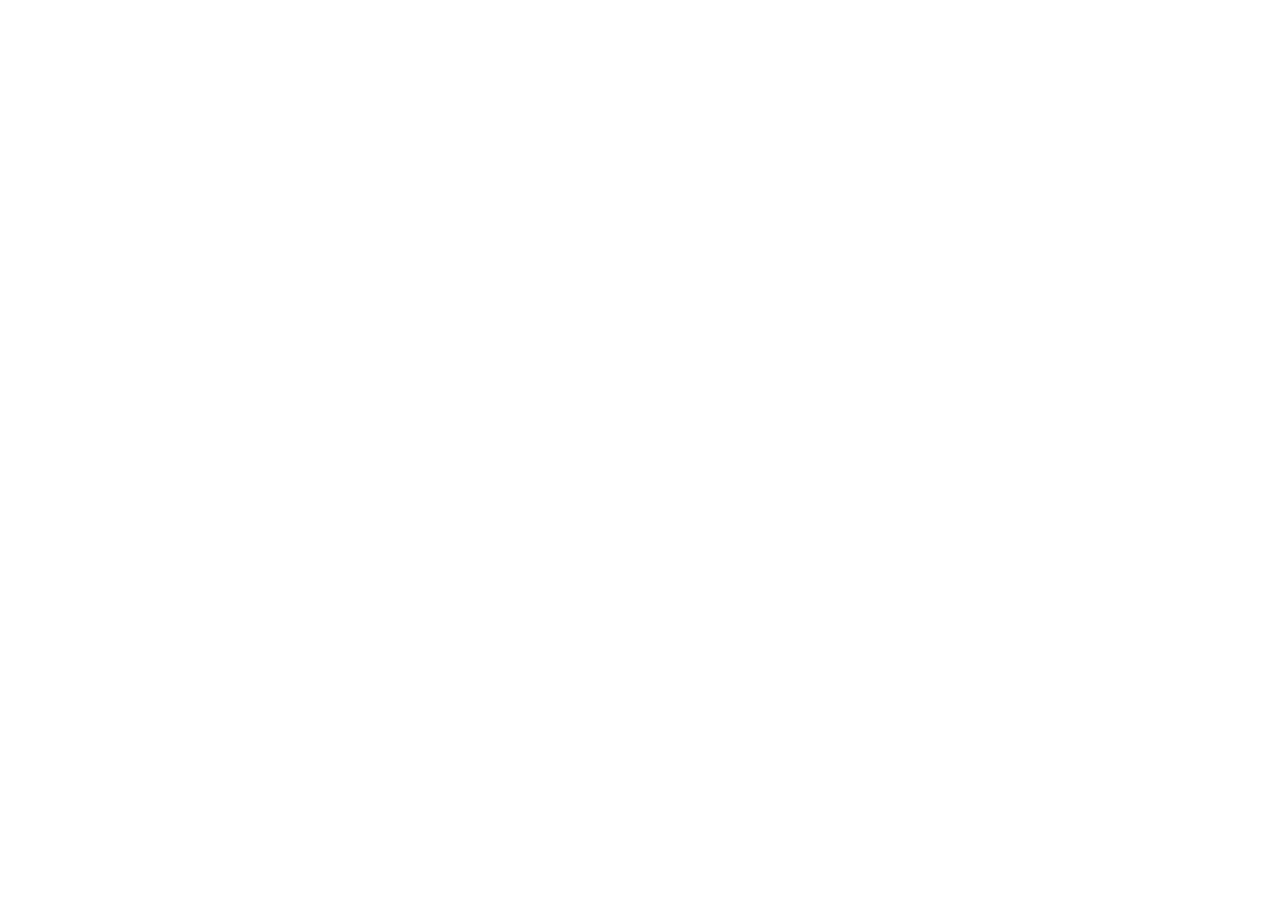
==== prototype/index.html @ 37746639 "Add Website Workspace reusable template block PoC" ====
<!doctype html>
<html lang="en">
<head>
  <meta charset="utf-8" />
  <meta name="viewport" content="width=device-width,initial-scale=1" />
  <title>ZEARO Website Workspace — Template PoC</title>
  <link rel="stylesheet" href="styles.css" />
</head>
<body>
  <main id="app"></main>
  <script src="site-config.js"></script>
  <script src="site-engine.js"></script>
</body>
</html>
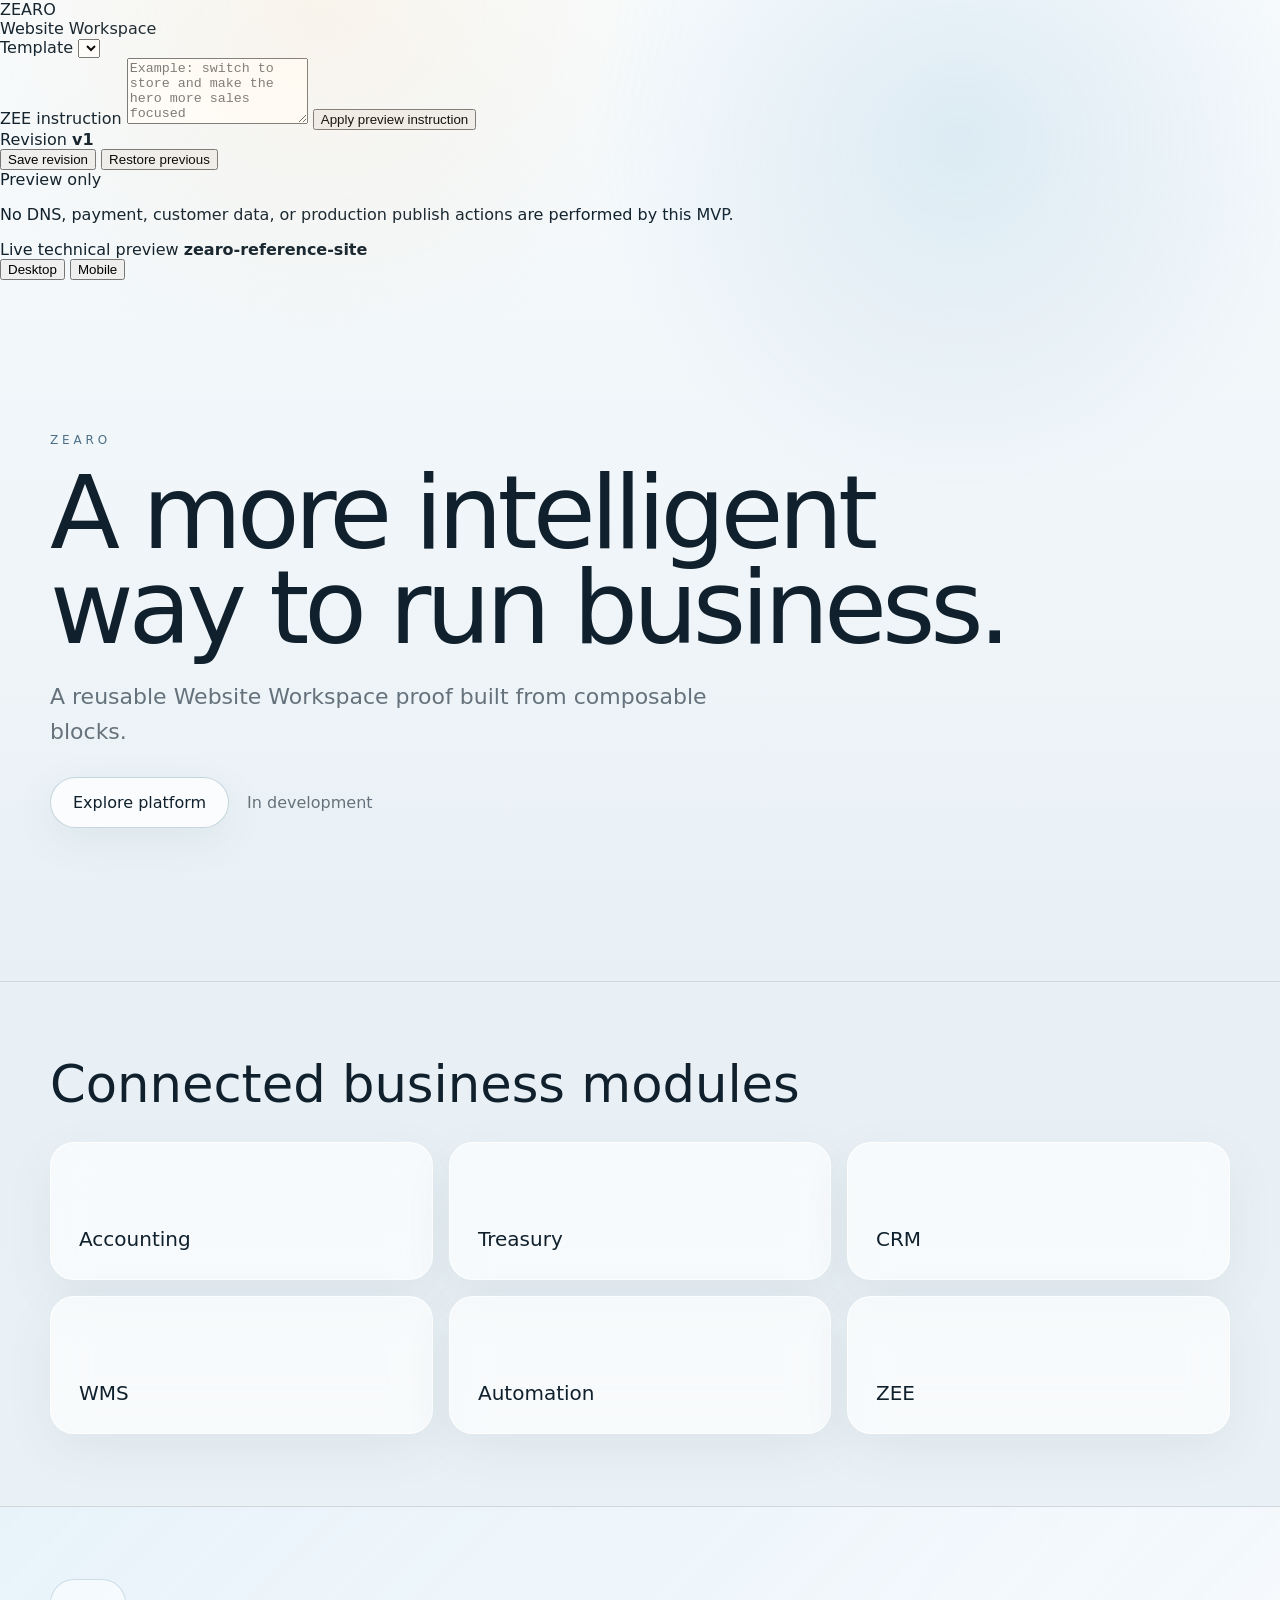
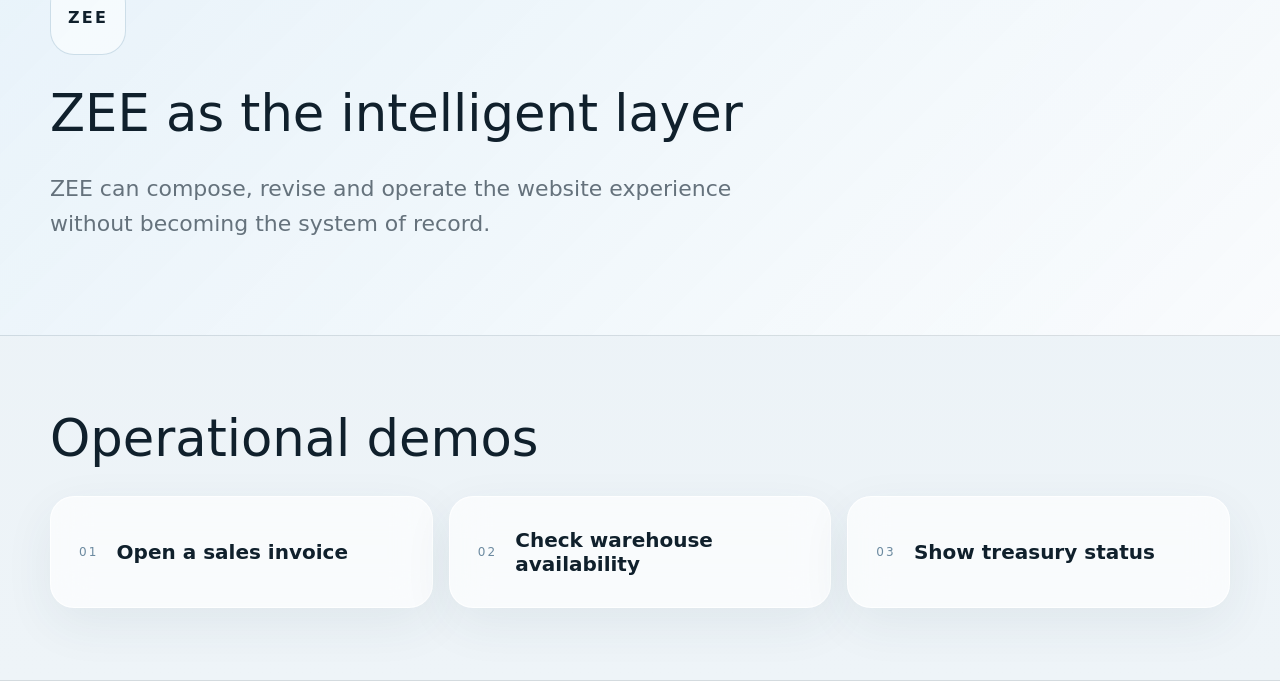
==== commit 204f6891: "Build Website Workspace Phase 1 MVP" ====
--- a/prototype/index.html
+++ b/prototype/index.html
@@ -3,11 +3,63 @@
 <head>
   <meta charset="utf-8" />
   <meta name="viewport" content="width=device-width,initial-scale=1" />
-  <title>ZEARO Website Workspace — Template PoC</title>
+  <meta name="theme-color" content="#edf4f8" />
+  <title>ZEARO Website Workspace — MVP</title>
   <link rel="stylesheet" href="styles.css" />
 </head>
 <body>
-  <main id="app"></main>
+  <div class="workspace">
+    <aside class="workspaceRail">
+      <div>
+        <div class="railBrand">ZEARO</div>
+        <div class="railLabel">Website Workspace</div>
+      </div>
+
+      <div class="railGroup">
+        <label for="templateSelect">Template</label>
+        <select id="templateSelect"></select>
+      </div>
+
+      <div class="railGroup">
+        <label for="zeeCommand">ZEE instruction</label>
+        <textarea id="zeeCommand" rows="4" placeholder="Example: switch to store and make the hero more sales focused"></textarea>
+        <button id="applyZee" class="railButton">Apply preview instruction</button>
+      </div>
+
+      <div class="railGroup">
+        <div class="railRow">
+          <span>Revision</span>
+          <strong id="revisionLabel">v1</strong>
+        </div>
+        <button id="saveRevision" class="railButton secondaryButton">Save revision</button>
+        <button id="restoreRevision" class="railButton secondaryButton">Restore previous</button>
+      </div>
+
+      <div class="railGroup">
+        <div class="statusPill"><span class="statusDot"></span><span id="workspaceStatus">Preview only</span></div>
+        <p class="railHint">No DNS, payment, customer data, or production publish actions are performed by this MVP.</p>
+      </div>
+    </aside>
+
+    <main class="previewShell">
+      <div class="previewTopbar">
+        <div>
+          <span class="previewLabel">Live technical preview</span>
+          <strong id="siteIdentity">zearo-reference-site</strong>
+        </div>
+        <div class="previewActions">
+          <button id="desktopMode" class="modeButton active">Desktop</button>
+          <button id="mobileMode" class="modeButton">Mobile</button>
+        </div>
+      </div>
+      <div class="canvasWrap">
+        <div id="previewFrame" class="previewFrame">
+          <div id="app"></div>
+        </div>
+      </div>
+    </main>
+  </div>
+
   <script src="site-config.js"></script>
   <script src="site-engine.js"></script>
 </body>
--- a/prototype/styles.css
+++ b/prototype/styles.css
@@ -0,0 +1,9 @@
+:root{--bg:#eef4f8;--ink:#10202c;--muted:#65727c;--line:rgba(16,32,44,.12);--glass:rgba(255,255,255,.65)}
+*{box-sizing:border-box}html,body{margin:0;min-height:100%;font-family:Inter,ui-sans-serif,system-ui,-apple-system,BlinkMacSystemFont,"Segoe UI",sans-serif;color:var(--ink);background:linear-gradient(180deg,#f8fbfd 0%,#e8f0f5 45%,#eef4f8 100%)}
+body:before{content:"";position:fixed;inset:0;pointer-events:none;background:radial-gradient(circle at 75% 15%,rgba(106,170,207,.18),transparent 30%),radial-gradient(circle at 25% 0%,rgba(255,214,150,.16),transparent 28%)}
+.block{position:relative;padding:72px 24px;border-bottom:1px solid var(--line)}.wrap{width:min(1180px,100%);margin:auto}
+.hero{min-height:78vh;display:grid;align-items:center}.eyebrow{font-size:12px;letter-spacing:.32em;text-transform:uppercase;color:#4c7087;margin-bottom:18px}h1{font-size:clamp(48px,8vw,108px);line-height:.93;max-width:1000px;margin:0 0 24px;font-weight:300;letter-spacing:-.05em}h2{font-size:clamp(28px,4vw,52px);font-weight:400;margin:0 0 28px}.lead{max-width:720px;font-size:clamp(16px,2vw,22px);line-height:1.6;color:var(--muted)}
+.actions{display:flex;align-items:center;gap:18px;margin-top:28px}.primary{border:1px solid rgba(32,87,119,.24);border-radius:999px;padding:15px 22px;background:rgba(255,255,255,.72);font:inherit;color:inherit;box-shadow:0 12px 40px rgba(44,83,108,.08)}.secondary{color:var(--muted)}
+.grid{display:grid;grid-template-columns:repeat(3,1fr);gap:16px}.card,.demo{background:var(--glass);backdrop-filter:blur(18px);border:1px solid rgba(255,255,255,.8);box-shadow:0 16px 50px rgba(42,66,83,.07);border-radius:24px;padding:28px;min-height:138px;display:flex;align-items:end;font-size:20px}.zee{background:linear-gradient(135deg,rgba(231,243,251,.8),rgba(255,255,255,.68))}.zeeMark{width:76px;height:76px;border-radius:24px;display:grid;place-items:center;border:1px solid rgba(73,130,162,.24);background:rgba(255,255,255,.55);margin-bottom:28px;font-weight:700;letter-spacing:.14em}
+.demos{display:grid;grid-template-columns:repeat(3,1fr);gap:16px}.demo{align-items:center;gap:18px;min-height:112px}.demoIndex{font-size:12px;color:#6c8aa0;letter-spacing:.18em}
+@media(max-width:800px){.grid,.demos{grid-template-columns:1fr}.hero{min-height:70vh}h1{font-size:clamp(46px,15vw,72px)}.block{padding:54px 18px}}
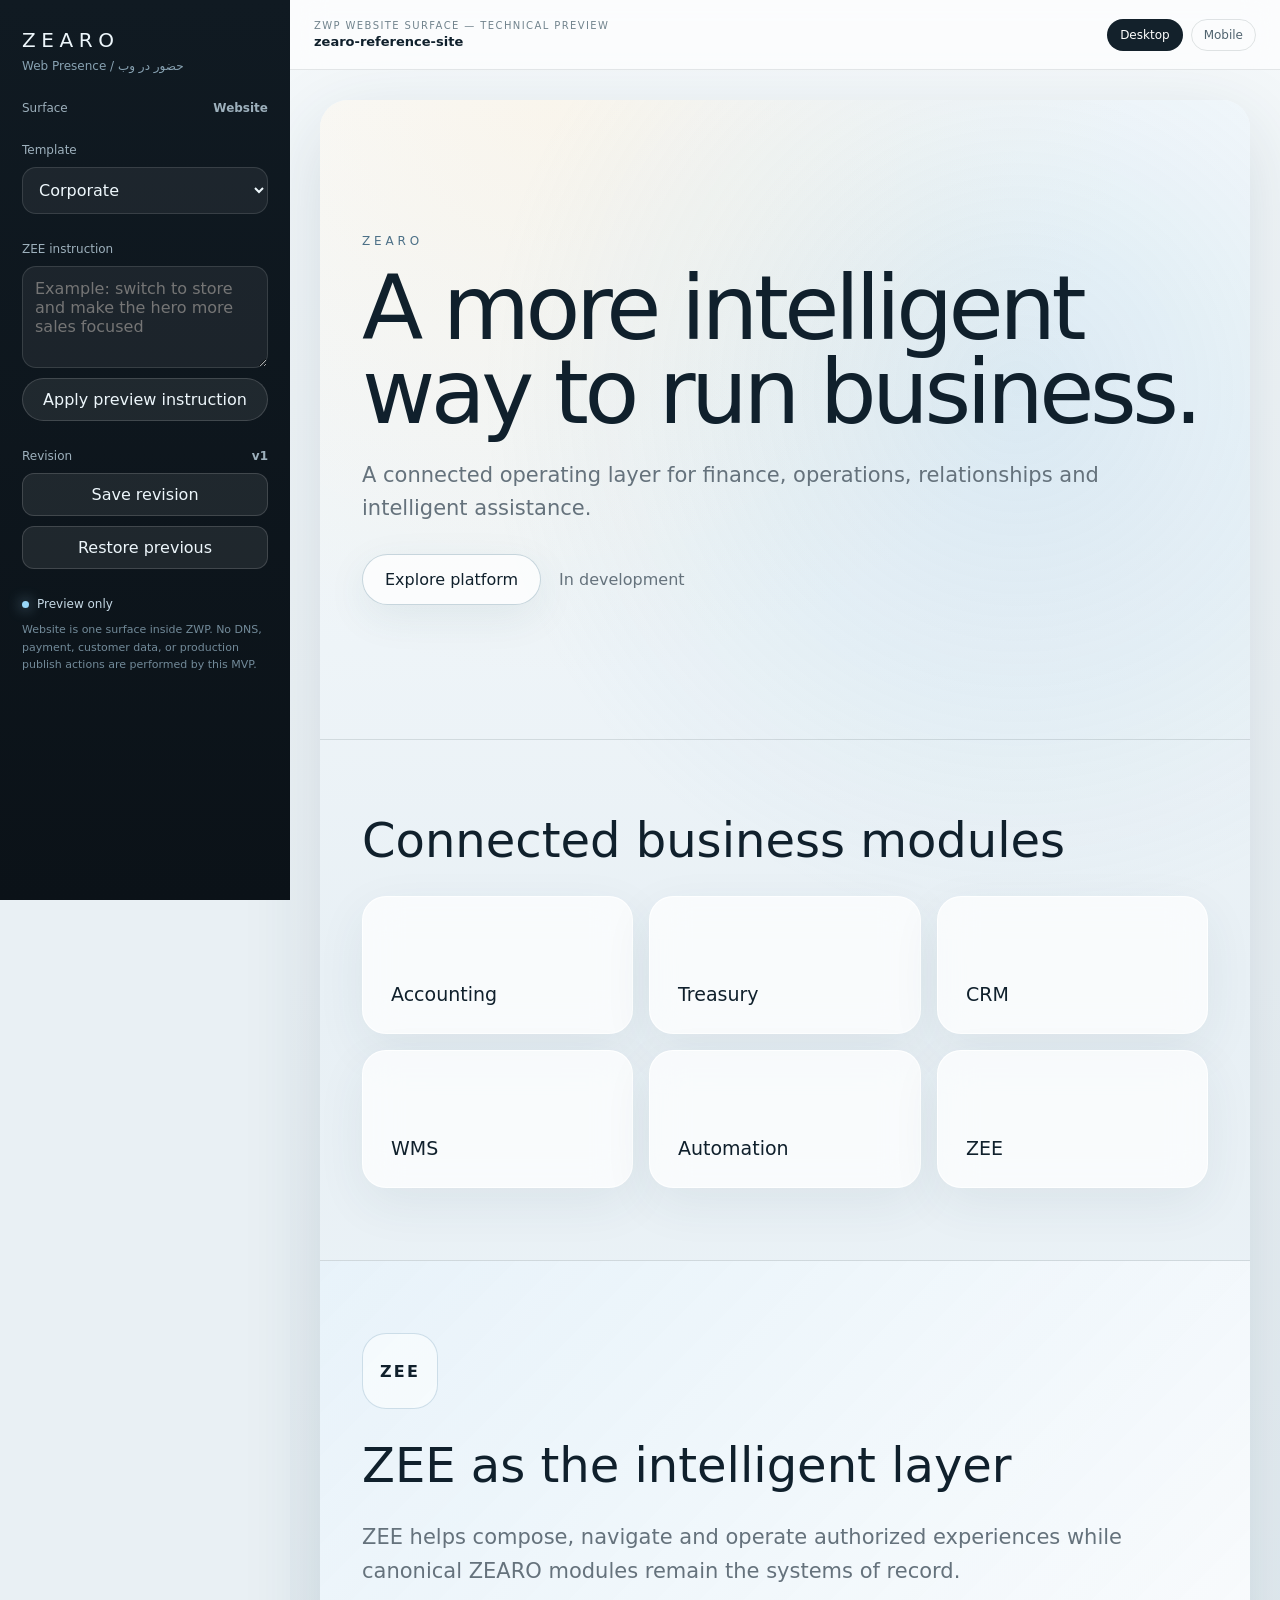
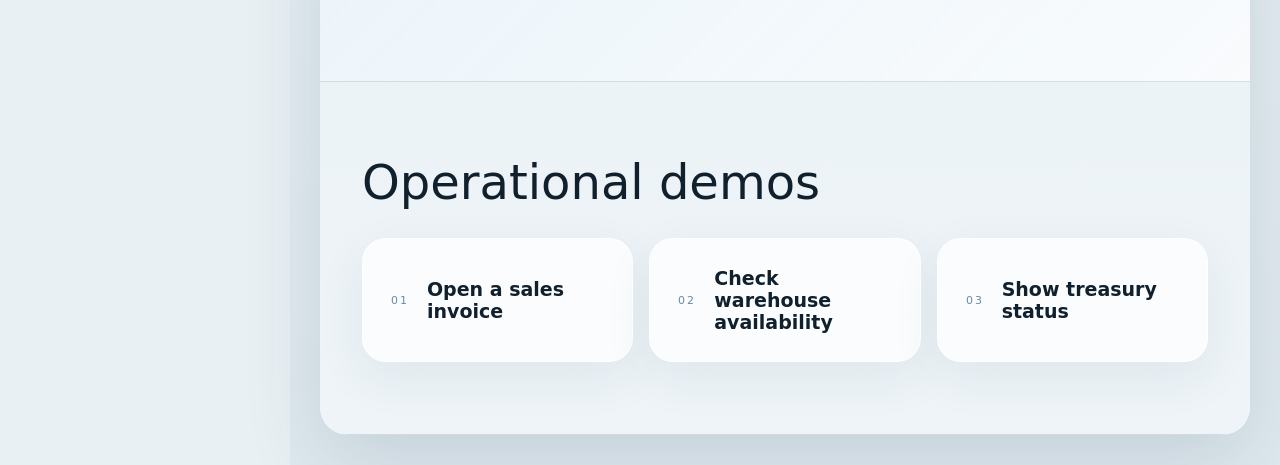
==== commit e5930781: "Align Website MVP under ZWP Web Presence boundary" ====
--- a/prototype/index.html
+++ b/prototype/index.html
@@ -4,7 +4,7 @@
   <meta charset="utf-8" />
   <meta name="viewport" content="width=device-width,initial-scale=1" />
   <meta name="theme-color" content="#edf4f8" />
-  <title>ZEARO Website Workspace — MVP</title>
+  <title>ZEARO Web Presence — Website Surface MVP</title>
   <link rel="stylesheet" href="styles.css" />
 </head>
 <body>
@@ -12,7 +12,11 @@
     <aside class="workspaceRail">
       <div>
         <div class="railBrand">ZEARO</div>
-        <div class="railLabel">Website Workspace</div>
+        <div class="railLabel">Web Presence / حضور در وب</div>
+      </div>
+
+      <div class="railGroup">
+        <div class="railRow"><span>Surface</span><strong>Website</strong></div>
       </div>
 
       <div class="railGroup">
@@ -37,14 +41,14 @@
 
       <div class="railGroup">
         <div class="statusPill"><span class="statusDot"></span><span id="workspaceStatus">Preview only</span></div>
-        <p class="railHint">No DNS, payment, customer data, or production publish actions are performed by this MVP.</p>
+        <p class="railHint">Website is one surface inside ZWP. No DNS, payment, customer data, or production publish actions are performed by this MVP.</p>
       </div>
     </aside>
 
     <main class="previewShell">
       <div class="previewTopbar">
         <div>
-          <span class="previewLabel">Live technical preview</span>
+          <span class="previewLabel">ZWP Website surface — technical preview</span>
           <strong id="siteIdentity">zearo-reference-site</strong>
         </div>
         <div class="previewActions">
--- a/prototype/styles.css
+++ b/prototype/styles.css
@@ -1,9 +1,10 @@
-:root{--bg:#eef4f8;--ink:#10202c;--muted:#65727c;--line:rgba(16,32,44,.12);--glass:rgba(255,255,255,.65)}
-*{box-sizing:border-box}html,body{margin:0;min-height:100%;font-family:Inter,ui-sans-serif,system-ui,-apple-system,BlinkMacSystemFont,"Segoe UI",sans-serif;color:var(--ink);background:linear-gradient(180deg,#f8fbfd 0%,#e8f0f5 45%,#eef4f8 100%)}
-body:before{content:"";position:fixed;inset:0;pointer-events:none;background:radial-gradient(circle at 75% 15%,rgba(106,170,207,.18),transparent 30%),radial-gradient(circle at 25% 0%,rgba(255,214,150,.16),transparent 28%)}
-.block{position:relative;padding:72px 24px;border-bottom:1px solid var(--line)}.wrap{width:min(1180px,100%);margin:auto}
-.hero{min-height:78vh;display:grid;align-items:center}.eyebrow{font-size:12px;letter-spacing:.32em;text-transform:uppercase;color:#4c7087;margin-bottom:18px}h1{font-size:clamp(48px,8vw,108px);line-height:.93;max-width:1000px;margin:0 0 24px;font-weight:300;letter-spacing:-.05em}h2{font-size:clamp(28px,4vw,52px);font-weight:400;margin:0 0 28px}.lead{max-width:720px;font-size:clamp(16px,2vw,22px);line-height:1.6;color:var(--muted)}
-.actions{display:flex;align-items:center;gap:18px;margin-top:28px}.primary{border:1px solid rgba(32,87,119,.24);border-radius:999px;padding:15px 22px;background:rgba(255,255,255,.72);font:inherit;color:inherit;box-shadow:0 12px 40px rgba(44,83,108,.08)}.secondary{color:var(--muted)}
-.grid{display:grid;grid-template-columns:repeat(3,1fr);gap:16px}.card,.demo{background:var(--glass);backdrop-filter:blur(18px);border:1px solid rgba(255,255,255,.8);box-shadow:0 16px 50px rgba(42,66,83,.07);border-radius:24px;padding:28px;min-height:138px;display:flex;align-items:end;font-size:20px}.zee{background:linear-gradient(135deg,rgba(231,243,251,.8),rgba(255,255,255,.68))}.zeeMark{width:76px;height:76px;border-radius:24px;display:grid;place-items:center;border:1px solid rgba(73,130,162,.24);background:rgba(255,255,255,.55);margin-bottom:28px;font-weight:700;letter-spacing:.14em}
-.demos{display:grid;grid-template-columns:repeat(3,1fr);gap:16px}.demo{align-items:center;gap:18px;min-height:112px}.demoIndex{font-size:12px;color:#6c8aa0;letter-spacing:.18em}
-@media(max-width:800px){.grid,.demos{grid-template-columns:1fr}.hero{min-height:70vh}h1{font-size:clamp(46px,15vw,72px)}.block{padding:54px 18px}}+:root{--bg:#e9f0f4;--ink:#10202c;--muted:#65727c;--line:rgba(16,32,44,.12);--glass:rgba(255,255,255,.72);--rail:#0f1820}
+*{box-sizing:border-box}html,body{margin:0;min-height:100%;font-family:Inter,ui-sans-serif,system-ui,-apple-system,BlinkMacSystemFont,"Segoe UI",sans-serif;color:var(--ink);background:var(--bg)}
+button,select,textarea{font:inherit}.workspace{min-height:100vh;display:grid;grid-template-columns:290px 1fr}.workspaceRail{position:sticky;top:0;height:100vh;padding:28px 22px;background:linear-gradient(180deg,#101a22,#0b1218);color:#edf6fb;display:flex;flex-direction:column;gap:28px}.railBrand{font-size:20px;letter-spacing:.28em}.railLabel{margin-top:7px;color:#88a2b2;font-size:12px}.railGroup{display:grid;gap:10px}.railGroup label,.railRow{font-size:12px;color:#9db0bc}.railRow{display:flex;justify-content:space-between}.railGroup select,.railGroup textarea{width:100%;border:1px solid rgba(255,255,255,.12);border-radius:14px;background:rgba(255,255,255,.06);color:#eff8fd;padding:12px}.railGroup select option{color:#111}.railGroup textarea{resize:vertical;min-height:92px}.railButton,.modeButton{border:1px solid rgba(255,255,255,.15);border-radius:999px;background:rgba(255,255,255,.08);color:inherit;padding:11px 14px;cursor:pointer}.railButton:hover,.modeButton:hover{background:rgba(255,255,255,.13)}.secondaryButton{border-radius:12px}.statusPill{display:inline-flex;align-items:center;gap:8px;font-size:12px;color:#c6d9e5}.statusDot{width:7px;height:7px;border-radius:50%;background:#98d7f8;box-shadow:0 0 14px rgba(152,215,248,.8)}.railHint{font-size:11px;line-height:1.6;color:#728a99;margin:0}
+.previewShell{min-width:0;background:linear-gradient(180deg,#f4f8fa,#dfe9ef)}.previewTopbar{height:70px;padding:0 24px;display:flex;align-items:center;justify-content:space-between;border-bottom:1px solid rgba(16,32,44,.1);background:rgba(255,255,255,.62);backdrop-filter:blur(16px);position:sticky;top:0;z-index:10}.previewTopbar>div:first-child{display:grid;gap:3px}.previewLabel{font-size:10px;letter-spacing:.14em;text-transform:uppercase;color:#71838d}.previewTopbar strong{font-size:13px}.previewActions{display:flex;gap:8px}.modeButton{color:#50636f;background:transparent;border-color:rgba(16,32,44,.12);padding:8px 12px;font-size:12px}.modeButton.active{background:#13212b;color:#fff}.canvasWrap{padding:30px;min-height:calc(100vh - 70px);display:flex;justify-content:center;align-items:flex-start}.previewFrame{width:100%;max-width:1320px;min-height:820px;border-radius:28px;overflow:hidden;background:#f7fbfd;box-shadow:0 24px 80px rgba(31,58,75,.14);transition:width .25s ease}.previewFrame.mobile{width:390px}
+#app{min-height:820px;background:linear-gradient(180deg,#f8fbfd 0%,#e8f0f5 45%,#eef4f8 100%);position:relative}#app:before{content:"";position:absolute;inset:0;pointer-events:none;background:radial-gradient(circle at 75% 15%,rgba(106,170,207,.18),transparent 30%),radial-gradient(circle at 25% 0%,rgba(255,214,150,.16),transparent 28%)}
+.block{position:relative;padding:72px 42px;border-bottom:1px solid var(--line)}.wrap{width:min(1080px,100%);margin:auto}.hero{min-height:640px;display:grid;align-items:center}.eyebrow{font-size:12px;letter-spacing:.32em;text-transform:uppercase;color:#4c7087;margin-bottom:18px}h1{font-size:clamp(48px,7vw,94px);line-height:.94;max-width:960px;margin:0 0 24px;font-weight:300;letter-spacing:-.05em}h2{font-size:clamp(28px,4vw,48px);font-weight:400;margin:0 0 28px}.lead{max-width:760px;font-size:clamp(16px,2vw,21px);line-height:1.6;color:var(--muted)}.actions{display:flex;align-items:center;gap:18px;margin-top:28px}.primary{border:1px solid rgba(32,87,119,.24);border-radius:999px;padding:15px 22px;background:rgba(255,255,255,.72);font:inherit;color:inherit;box-shadow:0 12px 40px rgba(44,83,108,.08)}.secondary{color:var(--muted)}
+.grid{display:grid;grid-template-columns:repeat(3,1fr);gap:16px}.card,.demo,.flowNode{background:var(--glass);backdrop-filter:blur(18px);border:1px solid rgba(255,255,255,.85);box-shadow:0 16px 50px rgba(42,66,83,.07);border-radius:24px;padding:28px;min-height:138px;display:flex;align-items:end;font-size:19px}.stackCard{display:grid;align-content:end;gap:7px}.cardMeta{font-size:12px;color:#7c8c96}.zee{background:linear-gradient(135deg,rgba(231,243,251,.8),rgba(255,255,255,.68))}.zeeMark{width:76px;height:76px;border-radius:24px;display:grid;place-items:center;border:1px solid rgba(73,130,162,.24);background:rgba(255,255,255,.55);margin-bottom:28px;font-weight:700;letter-spacing:.14em}.demos{display:grid;grid-template-columns:repeat(3,1fr);gap:16px}.demo{align-items:center;gap:18px;min-height:112px}.demoIndex,.flowIndex{font-size:11px;color:#6c8aa0;letter-spacing:.18em}.flow{display:grid;grid-template-columns:repeat(4,1fr);gap:14px}.flowNode{min-height:110px;display:grid;align-content:space-between;gap:18px}
+body[data-template="store"] #app{background:linear-gradient(180deg,#fff9f0,#eef5f8)}body[data-template="b2b"] #app{background:linear-gradient(180deg,#f2f5fb,#e5edf2)}
+@media(max-width:980px){.workspace{grid-template-columns:1fr}.workspaceRail{position:relative;height:auto}.grid,.demos,.flow{grid-template-columns:1fr 1fr}.previewFrame.mobile{width:100%}}
+@media(max-width:640px){.canvasWrap{padding:12px}.block{padding:54px 22px}.grid,.demos,.flow{grid-template-columns:1fr}.hero{min-height:570px}h1{font-size:clamp(42px,14vw,64px)}.previewActions{display:none}}
